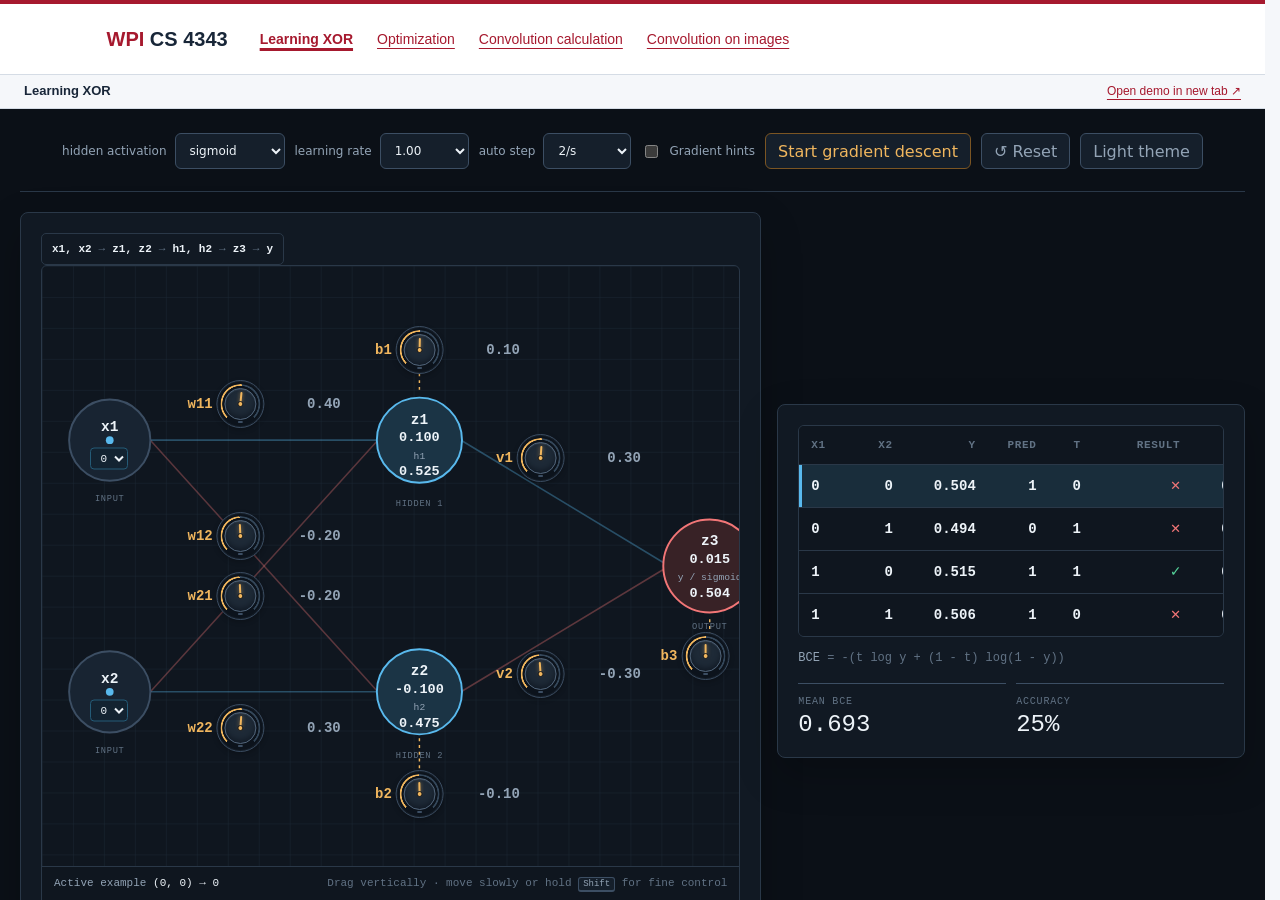
==== index.html @ b7c2dea7 "Add files via upload" ====
<!doctype html>
<html lang="en">
<head>
  <meta charset="utf-8">
  <meta name="viewport" content="width=device-width, initial-scale=1">
  <meta name="description" content="Interactive course demos for WPI CS 4343.">
  <title>WPI CS 4343 · Demos</title>
  <style>
    :root {
      color-scheme: light;
      --background: #f5f7fa;
      --surface: #ffffff;
      --text: #182638;
      --muted: #536174;
      --accent: #a6192e;
      --border: #d5dce5;
      scrollbar-color: var(--muted) var(--background);
      scrollbar-gutter: stable;
    }
    * { box-sizing: border-box; }
    body { margin: 0; height: 100vh; height: 100dvh; display: flex; flex-direction: column; background: var(--background); color: var(--text); font: 16px/1.6 "Segoe UI", Arial, sans-serif; }
    a { color: var(--accent); text-underline-offset: 4px; }
    a:hover { text-decoration-thickness: 2px; }
    a:focus-visible { outline: 3px solid var(--accent); outline-offset: 4px; }
    .skip { position: absolute; top: -100px; left: 16px; padding: 8px 16px; background: var(--surface); z-index: 1; }
    .skip:focus { top: 8px; }
    nav { flex: none; background: var(--surface); border-top: 4px solid var(--accent); border-bottom: 1px solid var(--border); }
    .navbar { max-width: 1100px; margin: auto; padding: 18px 24px; display: flex; flex-wrap: wrap; align-items: center; gap: 16px 32px; }
    .brand { color: var(--text); font-size: 20px; font-weight: 700; text-decoration: none; }
    .brand span { color: var(--accent); }
    .nav-links { list-style: none; display: flex; flex-wrap: wrap; gap: 8px 24px; margin: 0; padding: 0; }
    .nav-links a { display: inline-block; padding-block: 6px; font-size: 14px; }
    .nav-links a[aria-current="page"] { font-weight: 700; text-decoration-thickness: 3px; }
    main { flex: 1; min-height: 0; display: flex; flex-direction: column; }
    .frame-toolbar { display: flex; flex-wrap: wrap; align-items: center; justify-content: space-between; gap: 4px 16px; padding: 6px 24px; border-bottom: 1px solid var(--border); font-size: 12px; }
    .frame-toolbar h1 { margin: 0; font-size: 13px; font-weight: 600; }
    .frame-wrap { flex: 1; min-height: 0; position: relative; background: var(--surface); }
    iframe { position: absolute; inset: 0; width: 100%; height: 100%; border: 0; }
    @media (max-width: 600px) {
      .navbar { padding-inline: 18px; gap: 8px; }
      .nav-links { width: 100%; gap: 4px 18px; }
      .frame-toolbar { padding-inline: 18px; }
    }
    @media (forced-colors: active) { :root { scrollbar-color: auto; } }
  </style>
</head>
<body>
  <a class="skip" href="#main">Skip to content</a>
  <nav aria-label="Course demos">
    <div class="navbar">
      <a class="brand" href="index.html"><span>WPI</span> CS 4343</a>
      <ul class="nav-links">
        <li><a href="2-learn_xor.html" target="demo-frame" data-demo="xor" aria-current="page">Learning XOR</a></li>
        <li><a href="3-optimizer_viz.html" target="demo-frame" data-demo="optimization">Optimization</a></li>
        <li><a href="4-conv_calculation_vis.html" target="demo-frame" data-demo="conv-calculation">Convolution calculation</a></li>
        <li><a href="4-conv_operation_demo.html" target="demo-frame" data-demo="conv-images">Convolution on images</a></li>
      </ul>
    </div>
  </nav>
  <main id="main">
    <div class="frame-toolbar">
      <h1 id="demo-title">Learning XOR</h1>
      <a id="open-demo" href="2-learn_xor.html" target="_blank" rel="noopener">Open demo in new tab ↗</a>
    </div>
    <div class="frame-wrap">
      <iframe id="demo-frame" name="demo-frame" src="2-learn_xor.html" title="Learning XOR demo"></iframe>
    </div>
  </main>
  <script>
    (() => {
      const links = [...document.querySelectorAll('[data-demo]')];
      const title = document.getElementById('demo-title');
      const openDemo = document.getElementById('open-demo');
      let frame = document.getElementById('demo-frame');
      let currentDemo = null;

      function showDemo() {
        const link = links.find(link => '#' + link.dataset.demo === location.hash) || links[0];
        if (currentDemo === link.dataset.demo) return;
        currentDemo = link.dataset.demo;
        for (const item of links) {
          if (item === link) item.setAttribute('aria-current', 'page');
          else item.removeAttribute('aria-current');
        }
        title.textContent = link.textContent;
        openDemo.href = link.href;
        document.title = `WPI CS 4343 · ${link.textContent}`;

        // A fresh frame loads its initial document without adding a second
        // navigation entry to the browser's Back/Forward history.
        if (frame.getAttribute('src') !== link.getAttribute('href')) {
          const nextFrame = frame.cloneNode(false);
          nextFrame.src = link.getAttribute('href');
          nextFrame.title = `${link.textContent} demo`;
          frame.replaceWith(nextFrame);
          frame = nextFrame;
        }
      }

      for (const link of links) {
        link.addEventListener('click', event => {
          if (event.button !== 0 || event.ctrlKey || event.metaKey || event.shiftKey || event.altKey) return;
          event.preventDefault();
          const hash = '#' + link.dataset.demo;
          if (location.hash !== hash) history.pushState(null, '', hash);
          showDemo();
        });
      }
      window.addEventListener('popstate', showDemo);
      window.addEventListener('hashchange', showDemo);
      showDemo();
    })();
  </script>
</body>
</html>
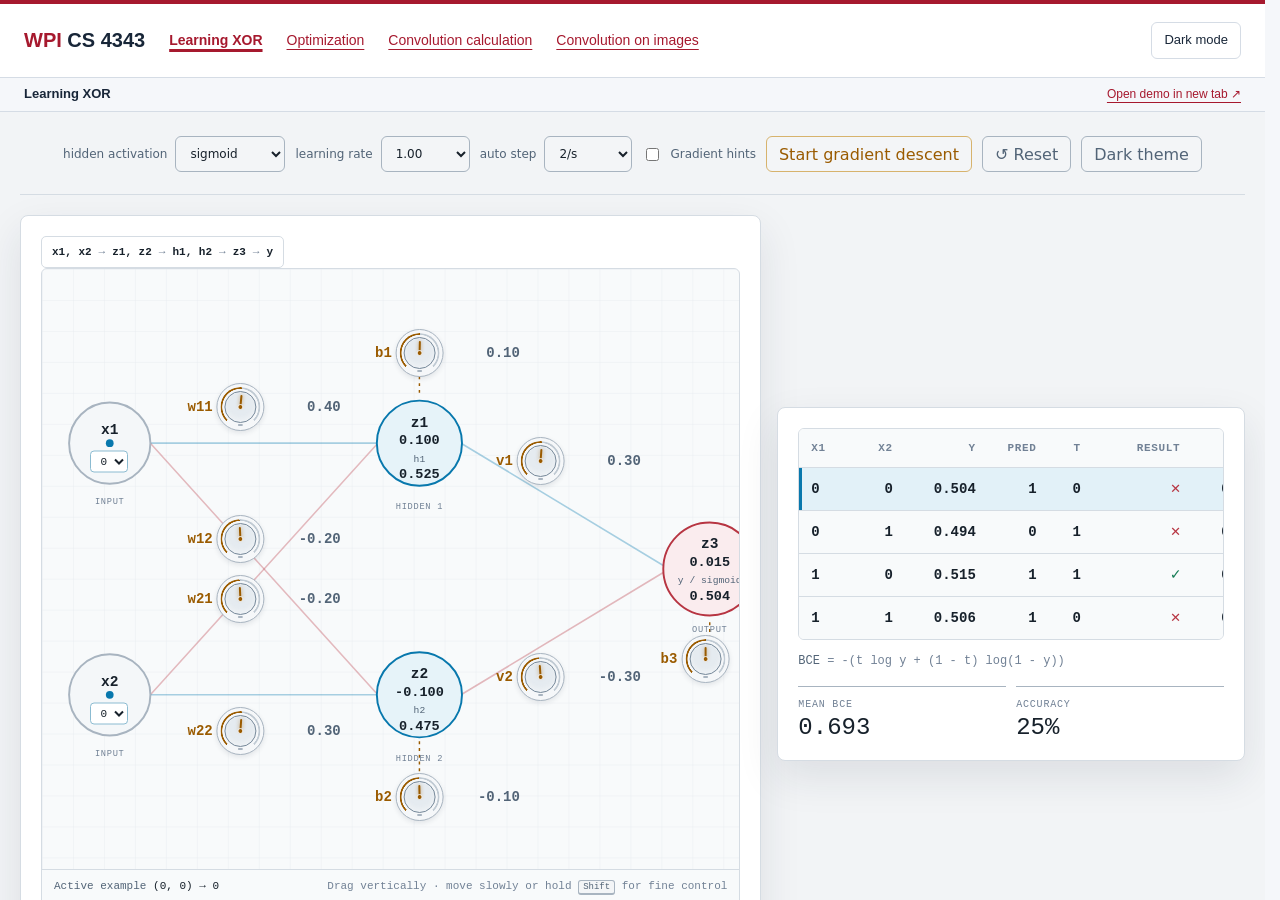
==== commit d1edbda3: "Add files via upload" ====
--- a/index.html
+++ b/index.html
@@ -5,15 +5,10 @@
   <meta name="viewport" content="width=device-width, initial-scale=1">
   <meta name="description" content="Interactive course demos for WPI CS 4343.">
   <title>WPI CS 4343 · Demos</title>
+  <script src="course-theme.js"></script>
+  <link rel="stylesheet" href="course-theme.css">
   <style>
     :root {
-      color-scheme: light;
-      --background: #f5f7fa;
-      --surface: #ffffff;
-      --text: #182638;
-      --muted: #536174;
-      --accent: #a6192e;
-      --border: #d5dce5;
       scrollbar-color: var(--muted) var(--background);
       scrollbar-gutter: stable;
     }
@@ -25,7 +20,8 @@
     .skip { position: absolute; top: -100px; left: 16px; padding: 8px 16px; background: var(--surface); z-index: 1; }
     .skip:focus { top: 8px; }
     nav { flex: none; background: var(--surface); border-top: 4px solid var(--accent); border-bottom: 1px solid var(--border); }
-    .navbar { max-width: 1100px; margin: auto; padding: 18px 24px; display: flex; flex-wrap: wrap; align-items: center; gap: 16px 32px; }
+    .navbar { max-width: 1280px; margin: auto; padding: 18px 24px; display: flex; flex-wrap: wrap; align-items: center; gap: 16px 24px; }
+    .navbar [data-theme-toggle] { margin-left: auto; }
     .brand { color: var(--text); font-size: 20px; font-weight: 700; text-decoration: none; }
     .brand span { color: var(--accent); }
     .nav-links { list-style: none; display: flex; flex-wrap: wrap; gap: 8px 24px; margin: 0; padding: 0; }
@@ -38,7 +34,7 @@
     iframe { position: absolute; inset: 0; width: 100%; height: 100%; border: 0; }
     @media (max-width: 600px) {
       .navbar { padding-inline: 18px; gap: 8px; }
-      .nav-links { width: 100%; gap: 4px 18px; }
+      .nav-links { width: 100%; gap: 4px 18px; order: 1; }
       .frame-toolbar { padding-inline: 18px; }
     }
     @media (forced-colors: active) { :root { scrollbar-color: auto; } }
@@ -55,6 +51,7 @@
         <li><a href="4-conv_calculation_vis.html" target="demo-frame" data-demo="conv-calculation">Convolution calculation</a></li>
         <li><a href="4-conv_operation_demo.html" target="demo-frame" data-demo="conv-images">Convolution on images</a></li>
       </ul>
+      <button type="button" data-theme-toggle>Dark mode</button>
     </div>
   </nav>
   <main id="main">
@@ -74,7 +71,23 @@
       let frame = document.getElementById('demo-frame');
       let currentDemo = null;
 
+      function updateThemeLinks() {
+        for (const link of [...links, document.querySelector('.brand')]) {
+          const url = new URL(link.href);
+          url.searchParams.set('theme', CourseTheme.get());
+          link.href = url.href;
+        }
+        openDemo.href = (links.find(link => link.dataset.demo === currentDemo) || links[0]).href;
+      }
+
+      function syncFrameTheme() {
+        try {
+          frame.contentWindow.CourseTheme?.set(CourseTheme.get(), { persist: false, notifyParent: false });
+        } catch {}
+      }
+
       function showDemo() {
+        updateThemeLinks();
         const link = links.find(link => '#' + link.dataset.demo === location.hash) || links[0];
         if (currentDemo === link.dataset.demo) return;
         currentDemo = link.dataset.demo;
@@ -92,6 +105,7 @@
           const nextFrame = frame.cloneNode(false);
           nextFrame.src = link.getAttribute('href');
           nextFrame.title = `${link.textContent} demo`;
+          nextFrame.addEventListener('load', syncFrameTheme);
           frame.replaceWith(nextFrame);
           frame = nextFrame;
         }
@@ -108,6 +122,11 @@
       }
       window.addEventListener('popstate', showDemo);
       window.addEventListener('hashchange', showDemo);
+      window.addEventListener('course-theme-change', () => {
+        updateThemeLinks();
+        syncFrameTheme();
+      });
+      frame.addEventListener('load', syncFrameTheme);
       showDemo();
     })();
   </script>
--- a/course-theme.css
+++ b/course-theme.css
@@ -0,0 +1,58 @@
+:root {
+  color-scheme: light;
+  --background: #f5f7fa;
+  --surface: #ffffff;
+  --text: #182638;
+  --muted: #536174;
+  --accent: #a6192e;
+  --border: #d5dce5;
+  --control: #ffffff;
+  --hover: #edf0f5;
+  --selected: #fceef1;
+  --danger: #b00020;
+  --canvas: #e8edf3;
+  --cell-input: #ddddff;
+  --cell-filter: #ffdddd;
+  --cell-output: #ddffdd;
+  --cell-padding: #dddddd;
+  --input-highlight: #0000aa;
+  --filter-highlight: #aa0000;
+  --output-highlight: #008000;
+  scrollbar-color: var(--muted) var(--background);
+}
+:root[data-theme="dark"] {
+  color-scheme: dark;
+  --background: #0f1722;
+  --surface: #172333;
+  --text: #e5edf6;
+  --muted: #adbed0;
+  --accent: #ff9bad;
+  --border: #3b4b60;
+  --control: #111d2b;
+  --hover: #243549;
+  --selected: #402535;
+  --danger: #ff9bad;
+  --canvas: #101820;
+  --cell-input: #253c62;
+  --cell-filter: #57343f;
+  --cell-output: #214b3b;
+  --cell-padding: #283442;
+  --input-highlight: #8fbaff;
+  --filter-highlight: #ff99a8;
+  --output-highlight: #78e6a1;
+}
+[data-theme-toggle] {
+  width: auto;
+  flex: none;
+  padding: 7px 12px;
+  border: 1px solid var(--border);
+  border-radius: 6px;
+  background: var(--control);
+  color: var(--text);
+  font: inherit;
+  font-size: 13px;
+  cursor: pointer;
+}
+[data-theme-toggle]:hover { background: var(--hover); }
+[data-theme-toggle]:focus-visible { outline: 3px solid var(--accent); outline-offset: 3px; }
+@media (forced-colors: active) { :root { scrollbar-color: auto; } }
